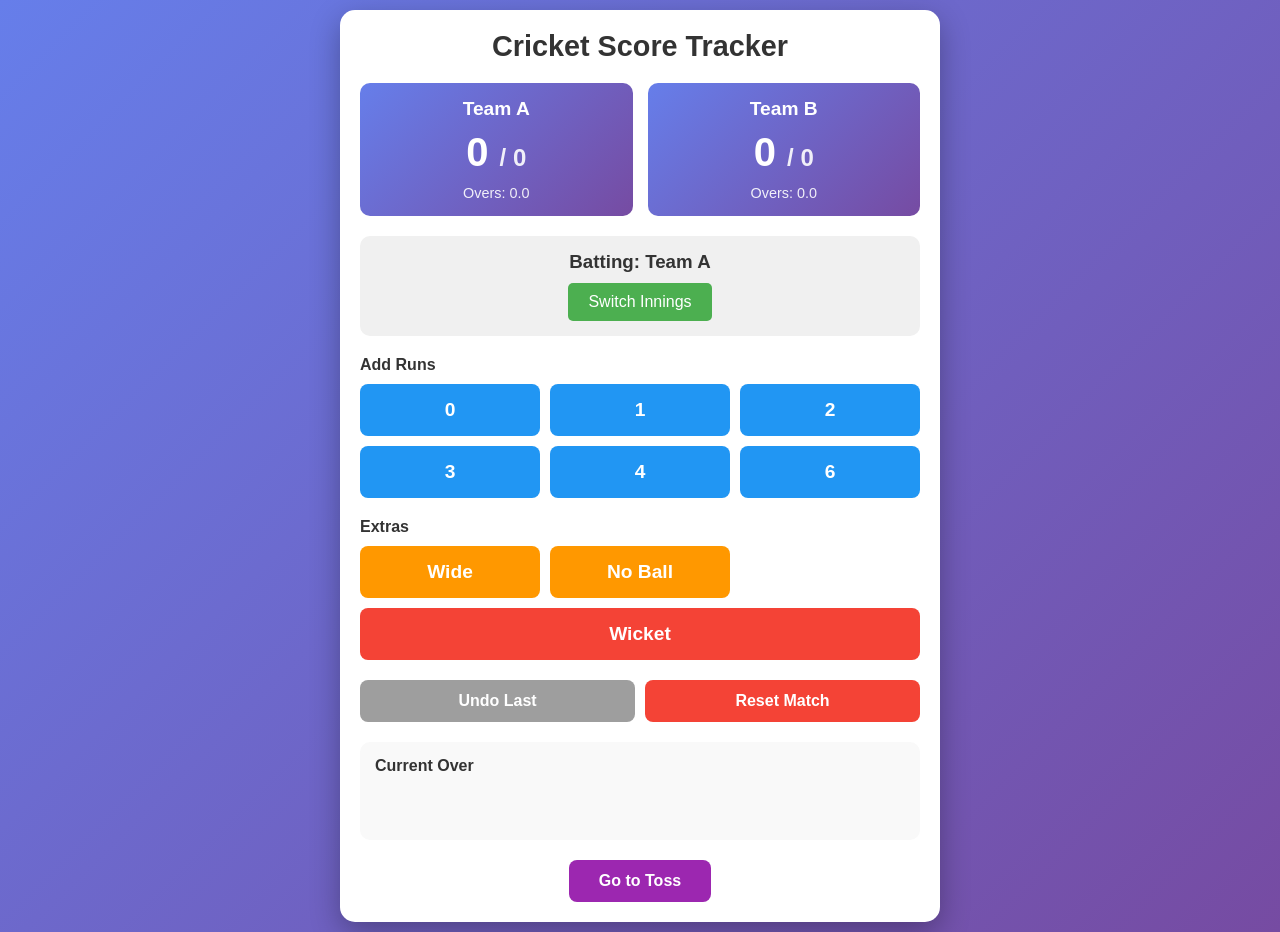
==== index.html @ 46c8e483 "add" ====
<!DOCTYPE html>
<html lang="en">
<head>
    <meta charset="UTF-8">
    <meta name="viewport" content="width=device-width, initial-scale=1.0">
    <title>Cricket Score Tracker</title>
    <link rel="stylesheet" href="styles.css">
</head>
<body>
    <div class="container">
        <h1>Cricket Score Tracker</h1>
        
        <div class="match-info">
            <div class="team-display">
                <div class="team team-a">
                    <h2 id="teamAName">Team A</h2>
                    <div class="score-display">
                        <span class="runs" id="teamARuns">0</span>
                        <span class="wickets">/ <span id="teamAWickets">0</span></span>
                    </div>
                    <div class="overs">Overs: <span id="teamAOvers">0.0</span></div>
                </div>
                
                <div class="team team-b">
                    <h2 id="teamBName">Team B</h2>
                    <div class="score-display">
                        <span class="runs" id="teamBRuns">0</span>
                        <span class="wickets">/ <span id="teamBWickets">0</span></span>
                    </div>
                    <div class="overs">Overs: <span id="teamBOvers">0.0</span></div>
                </div>
            </div>
        </div>

        <div class="batting-team">
            <h3>Batting: <span id="battingTeam">Team A</span></h3>
            <button id="switchTeam" class="btn-switch">Switch Innings</button>
        </div>

        <div class="controls">
            <div class="runs-buttons">
                <h4>Add Runs</h4>
                <div class="button-grid">
                    <button class="btn-run" data-runs="0">0</button>
                    <button class="btn-run" data-runs="1">1</button>
                    <button class="btn-run" data-runs="2">2</button>
                    <button class="btn-run" data-runs="3">3</button>
                    <button class="btn-run" data-runs="4">4</button>
                    <button class="btn-run" data-runs="6">6</button>
                </div>
            </div>

            <div class="extras-buttons">
                <h4>Extras</h4>
                <div class="button-grid">
                    <button class="btn-extra" data-extra="wide">Wide</button>
                    <button class="btn-extra" data-extra="noball">No Ball</button>
                    <button class="btn-wicket">Wicket</button>
                </div>
            </div>

            <div class="action-buttons">
                <button id="undoBtn" class="btn-undo">Undo Last</button>
                <button id="resetBtn" class="btn-reset">Reset Match</button>
            </div>
        </div>

        <div class="current-over">
            <h4>Current Over</h4>
            <div id="overBalls" class="balls-display"></div>
        </div>

        <div class="toss-link">
            <a href="toss.html" class="btn-toss">Go to Toss</a>
        </div>
    </div>

    <script src="script.js"></script>
</body>
</html>
---- styles.css ----
* {
    margin: 0;
    padding: 0;
    box-sizing: border-box;
}

body {
    font-family: 'Segoe UI', Tahoma, Geneva, Verdana, sans-serif;
    background: linear-gradient(135deg, #667eea 0%, #764ba2 100%);
    min-height: 100vh;
    padding: 10px;
}

.container {
    max-width: 600px;
    margin: 0 auto;
    background: white;
    border-radius: 15px;
    padding: 20px;
    box-shadow: 0 10px 30px rgba(0, 0, 0, 0.3);
}

h1 {
    text-align: center;
    color: #333;
    margin-bottom: 20px;
    font-size: 1.8em;
}

.match-info {
    margin-bottom: 20px;
}

.team-display {
    display: grid;
    grid-template-columns: 1fr 1fr;
    gap: 15px;
}

.team {
    background: linear-gradient(135deg, #667eea 0%, #764ba2 100%);
    padding: 15px;
    border-radius: 10px;
    color: white;
    text-align: center;
}

.team h2 {
    font-size: 1.2em;
    margin-bottom: 10px;
}

.score-display {
    font-size: 2.5em;
    font-weight: bold;
    margin: 10px 0;
}

.score-display .runs {
    color: #fff;
}

.score-display .wickets {
    font-size: 0.6em;
    opacity: 0.9;
}

.overs {
    font-size: 0.9em;
    opacity: 0.9;
}

.batting-team {
    text-align: center;
    margin: 20px 0;
    padding: 15px;
    background: #f0f0f0;
    border-radius: 10px;
}

.batting-team h3 {
    margin-bottom: 10px;
    color: #333;
}

.btn-switch {
    background: #4CAF50;
    color: white;
    border: none;
    padding: 10px 20px;
    border-radius: 5px;
    font-size: 1em;
    cursor: pointer;
    transition: background 0.3s;
}

.btn-switch:hover {
    background: #45a049;
}

.controls {
    margin: 20px 0;
}

.runs-buttons, .extras-buttons {
    margin-bottom: 20px;
}

.controls h4 {
    color: #333;
    margin-bottom: 10px;
}

.button-grid {
    display: grid;
    grid-template-columns: repeat(3, 1fr);
    gap: 10px;
}

.btn-run, .btn-extra, .btn-wicket {
    padding: 15px;
    font-size: 1.2em;
    font-weight: bold;
    border: none;
    border-radius: 8px;
    cursor: pointer;
    transition: transform 0.1s, box-shadow 0.1s;
}

.btn-run {
    background: #2196F3;
    color: white;
}

.btn-run:active {
    transform: scale(0.95);
    box-shadow: 0 2px 5px rgba(0, 0, 0, 0.2);
}

.btn-extra {
    background: #FF9800;
    color: white;
}

.btn-extra:active {
    transform: scale(0.95);
}

.btn-wicket {
    background: #f44336;
    color: white;
    grid-column: span 3;
}

.btn-wicket:active {
    transform: scale(0.95);
}

.action-buttons {
    display: grid;
    grid-template-columns: 1fr 1fr;
    gap: 10px;
    margin-top: 20px;
}

.btn-undo, .btn-reset {
    padding: 12px;
    font-size: 1em;
    border: none;
    border-radius: 8px;
    cursor: pointer;
    font-weight: bold;
}

.btn-undo {
    background: #9E9E9E;
    color: white;
}

.btn-reset {
    background: #f44336;
    color: white;
}

.current-over {
    margin: 20px 0;
    padding: 15px;
    background: #f9f9f9;
    border-radius: 10px;
}

.current-over h4 {
    color: #333;
    margin-bottom: 10px;
}

.balls-display {
    display: flex;
    flex-wrap: wrap;
    gap: 8px;
    min-height: 40px;
}

.ball {
    width: 35px;
    height: 35px;
    display: flex;
    align-items: center;
    justify-content: center;
    border-radius: 50%;
    font-weight: bold;
    font-size: 0.9em;
}

.ball.runs {
    background: #2196F3;
    color: white;
}

.ball.wicket {
    background: #f44336;
    color: white;
}

.ball.extra {
    background: #FF9800;
    color: white;
}

.toss-link {
    text-align: center;
    margin-top: 20px;
}

.btn-toss {
    display: inline-block;
    background: #9C27B0;
    color: white;
    padding: 12px 30px;
    border-radius: 8px;
    text-decoration: none;
    font-weight: bold;
    transition: background 0.3s;
}

.btn-toss:hover {
    background: #7B1FA2;
}

/* Mobile Optimization */
@media (max-width: 480px) {
    .container {
        padding: 15px;
    }

    h1 {
        font-size: 1.5em;
    }

    .score-display {
        font-size: 2em;
    }

    .button-grid {
        gap: 8px;
    }

    .btn-run, .btn-extra, .btn-wicket {
        padding: 12px;
        font-size: 1em;
    }
}
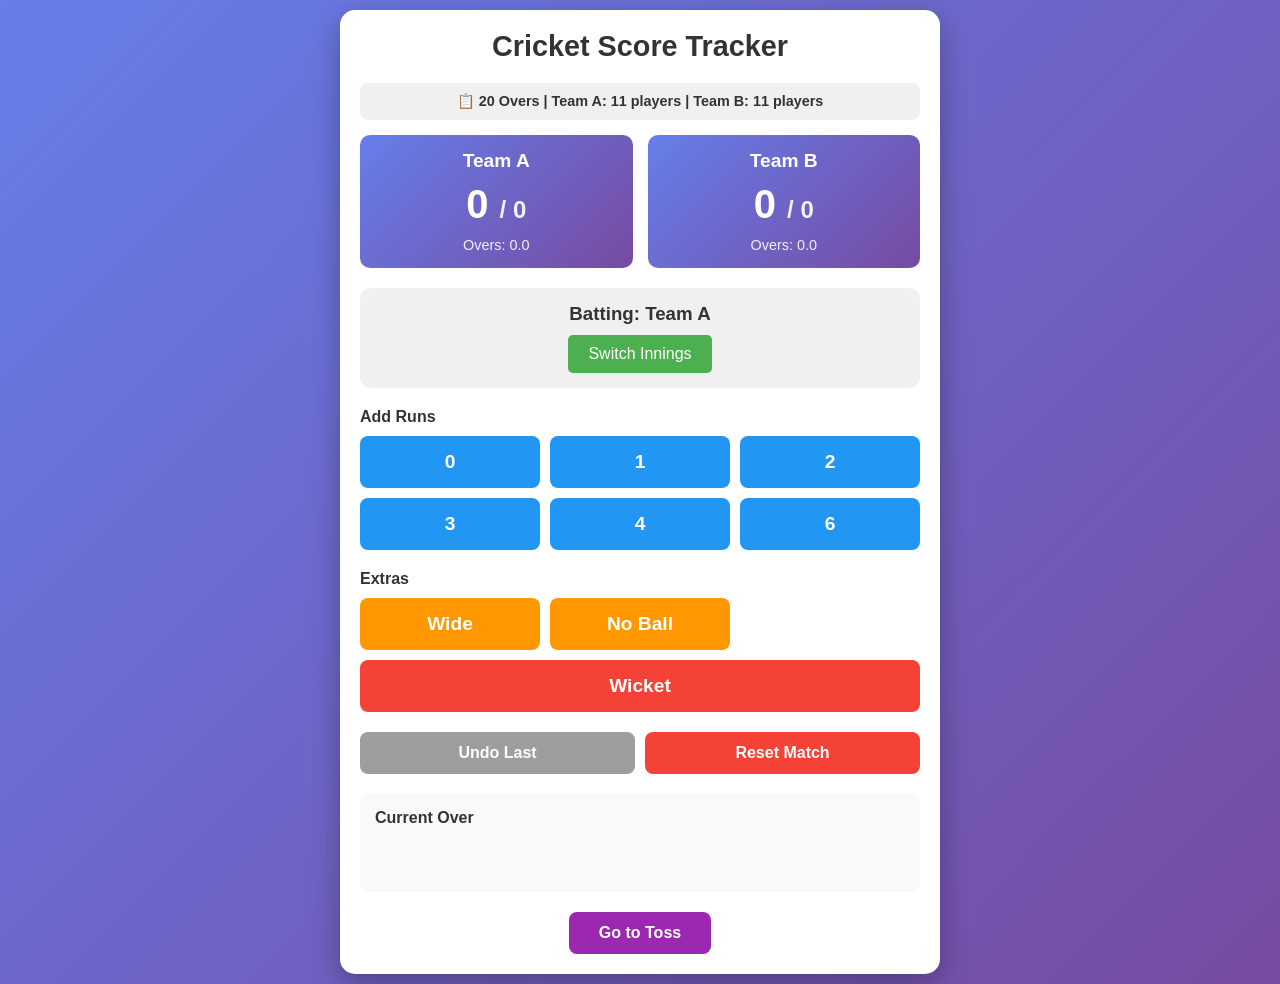
==== commit 83577083: "modify teams" ====
--- a/index.html
+++ b/index.html
@@ -10,6 +10,10 @@
     <div class="container">
         <h1>Cricket Score Tracker</h1>
         
+        <div class="match-settings">
+            <p>📋 <span id="matchOvers">20</span> Overs | <span id="teamANameSettings">Team A</span>: <span id="teamAPlayerCount">11</span> players | <span id="teamBNameSettings">Team B</span>: <span id="teamBPlayerCount">11</span> players</p>
+        </div>
+
         <div class="match-info">
             <div class="team-display">
                 <div class="team team-a">
@@ -35,6 +39,10 @@
         <div class="batting-team">
             <h3>Batting: <span id="battingTeam">Team A</span></h3>
             <button id="switchTeam" class="btn-switch">Switch Innings</button>
+        </div>
+
+        <div class="instruction-banner" id="instructionBanner" style="display: none;">
+            <p>🎯 Now click a run button to add runs on the extra</p>
         </div>
 
         <div class="controls">
--- a/styles.css
+++ b/styles.css
@@ -27,6 +27,17 @@
     font-size: 1.8em;
 }
 
+.match-settings {
+    text-align: center;
+    background: #f0f0f0;
+    padding: 10px;
+    border-radius: 8px;
+    margin-bottom: 15px;
+    color: #333;
+    font-weight: bold;
+    font-size: 0.9em;
+}
+
 .match-info {
     margin-bottom: 20px;
 }
@@ -81,6 +92,22 @@
 .batting-team h3 {
     margin-bottom: 10px;
     color: #333;
+}
+
+.instruction-banner {
+    background: #FF9800;
+    color: white;
+    padding: 10px;
+    border-radius: 8px;
+    text-align: center;
+    margin: 10px 0;
+    font-weight: bold;
+    animation: pulse 1.5s infinite;
+}
+
+@keyframes pulse {
+    0%, 100% { opacity: 1; }
+    50% { opacity: 0.7; }
 }
 
 .btn-switch {
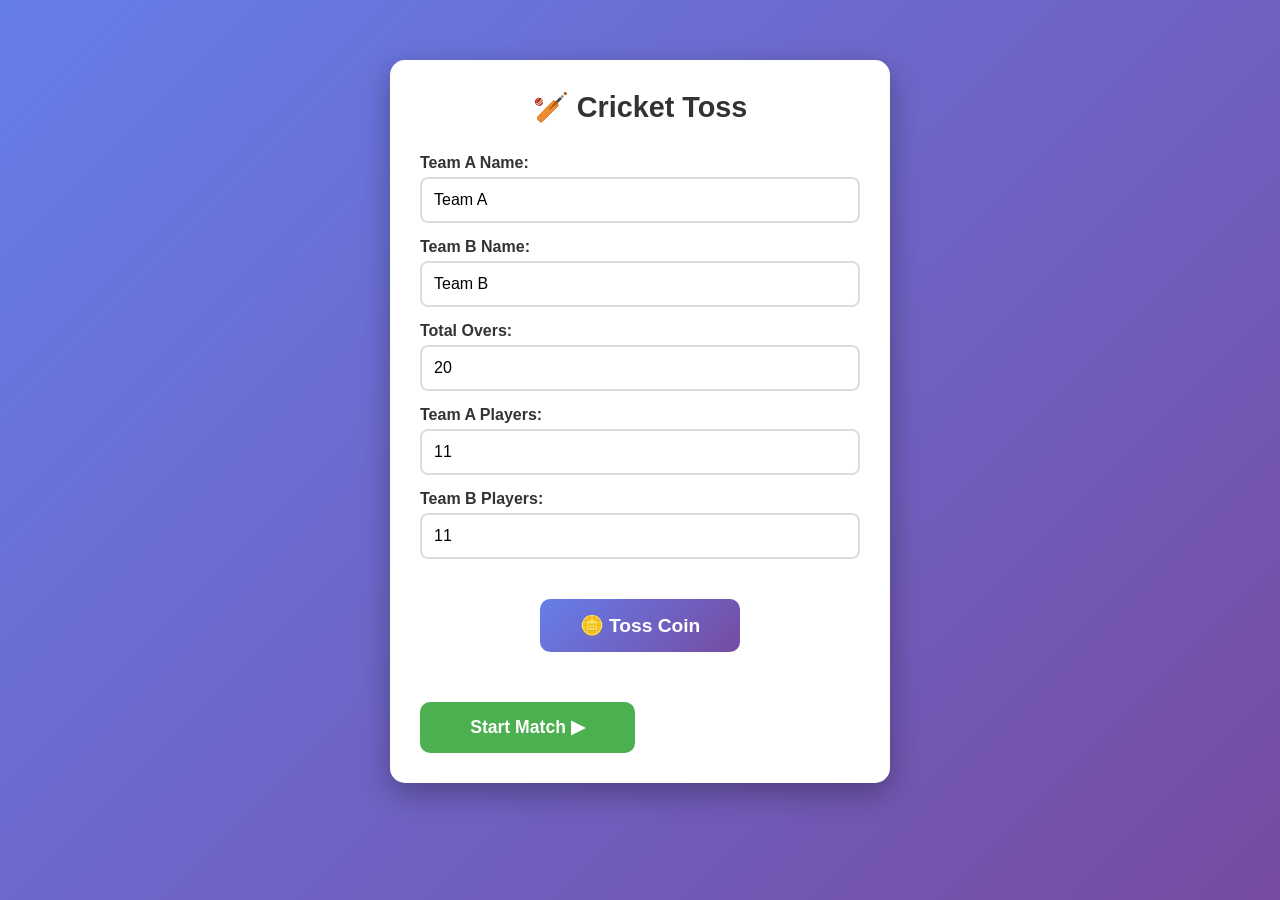
==== commit 078d2a11: "add ball history" ====
--- a/index.html
+++ b/index.html
@@ -3,86 +3,258 @@
 <head>
     <meta charset="UTF-8">
     <meta name="viewport" content="width=device-width, initial-scale=1.0">
-    <title>Cricket Score Tracker</title>
+    <title>Cricket Toss - ScoreLK</title>
     <link rel="stylesheet" href="styles.css">
+    <style>
+        .toss-container {
+            max-width: 500px;
+            margin: 50px auto;
+            background: white;
+            border-radius: 15px;
+            padding: 30px;
+            box-shadow: 0 10px 30px rgba(0, 0, 0, 0.3);
+            text-align: center;
+        }
+
+        .toss-container h1 {
+            color: #333;
+            margin-bottom: 30px;
+        }
+
+        .team-inputs {
+            margin-bottom: 30px;
+        }
+
+        .input-group {
+            margin-bottom: 15px;
+        }
+
+        .input-group label {
+            display: block;
+            color: #333;
+            font-weight: bold;
+            margin-bottom: 5px;
+            text-align: left;
+        }
+
+        .input-group input {
+            width: 100%;
+            padding: 12px;
+            border: 2px solid #ddd;
+            border-radius: 8px;
+            font-size: 1em;
+            transition: border-color 0.3s;
+        }
+
+        .input-group input:focus {
+            outline: none;
+            border-color: #667eea;
+        }
+
+        .toss-btn {
+            background: linear-gradient(135deg, #667eea 0%, #764ba2 100%);
+            color: white;
+            border: none;
+            padding: 15px 40px;
+            border-radius: 10px;
+            font-size: 1.2em;
+            font-weight: bold;
+            cursor: pointer;
+            margin: 10px;
+            transition: transform 0.3s, box-shadow 0.3s;
+        }
+
+        .toss-btn:hover {
+            transform: translateY(-2px);
+            box-shadow: 0 5px 15px rgba(0, 0, 0, 0.3);
+        }
+
+        .toss-btn:active {
+            transform: translateY(0);
+        }
+
+        .toss-result {
+            margin: 30px 0;
+            padding: 20px;
+            background: #f0f0f0;
+            border-radius: 10px;
+            min-height: 100px;
+            display: none;
+        }
+
+        .toss-result.show {
+            display: block;
+            animation: fadeIn 0.5s;
+        }
+
+        @keyframes fadeIn {
+            from { opacity: 0; transform: scale(0.9); }
+            to { opacity: 1; transform: scale(1); }
+        }
+
+        .toss-result h2 {
+            color: #667eea;
+            margin-bottom: 10px;
+            font-size: 1.5em;
+        }
+
+        .toss-result p {
+            color: #333;
+            font-size: 1.1em;
+        }
+
+        .coin-animation {
+            font-size: 4em;
+            margin: 20px 0;
+            animation: flip 1s ease-in-out;
+        }
+
+        @keyframes flip {
+            0% { transform: rotateY(0deg); }
+            100% { transform: rotateY(1800deg); }
+        }
+
+        .action-buttons {
+            margin-top: 20px;
+        }
+
+        .btn-start-match {
+            background: #4CAF50;
+            color: white;
+            text-decoration: none;
+            padding: 15px 30px;
+            border-radius: 10px;
+            font-size: 1.1em;
+            font-weight: bold;
+            display: inline-block;
+            margin-top: 20px;
+            transition: background 0.3s;
+        }
+
+        .btn-start-match:hover {
+            background: #45a049;
+        }
+    </style>
 </head>
 <body>
-    <div class="container">
-        <h1>Cricket Score Tracker</h1>
+    <div class="toss-container">
+        <h1>🏏 Cricket Toss</h1>
         
-        <div class="match-settings">
-            <p>📋 <span id="matchOvers">20</span> Overs | <span id="teamANameSettings">Team A</span>: <span id="teamAPlayerCount">11</span> players | <span id="teamBNameSettings">Team B</span>: <span id="teamBPlayerCount">11</span> players</p>
+        <div class="team-inputs">
+            <div class="input-group">
+                <label for="teamAInput">Team A Name:</label>
+                <input type="text" id="teamAInput" placeholder="Enter Team A name" value="Team A">
+            </div>
+            
+            <div class="input-group">
+                <label for="teamBInput">Team B Name:</label>
+                <input type="text" id="teamBInput" placeholder="Enter Team B name" value="Team B">
+            </div>
+
+            <div class="input-group">
+                <label for="totalOvers">Total Overs:</label>
+                <input type="number" id="totalOvers" placeholder="Enter overs (e.g., 20)" value="20" min="1" max="50">
+            </div>
+
+            <div class="input-group">
+                <label for="teamAPlayers">Team A Players:</label>
+                <input type="number" id="teamAPlayers" placeholder="Number of players" value="11" min="1" max="11">
+            </div>
+
+            <div class="input-group">
+                <label for="teamBPlayers">Team B Players:</label>
+                <input type="number" id="teamBPlayers" placeholder="Number of players" value="11" min="1" max="11">
+            </div>
         </div>
 
-        <div class="match-info">
-            <div class="team-display">
-                <div class="team team-a">
-                    <h2 id="teamAName">Team A</h2>
-                    <div class="score-display">
-                        <span class="runs" id="teamARuns">0</span>
-                        <span class="wickets">/ <span id="teamAWickets">0</span></span>
-                    </div>
-                    <div class="overs">Overs: <span id="teamAOvers">0.0</span></div>
-                </div>
-                
-                <div class="team team-b">
-                    <h2 id="teamBName">Team B</h2>
-                    <div class="score-display">
-                        <span class="runs" id="teamBRuns">0</span>
-                        <span class="wickets">/ <span id="teamBWickets">0</span></span>
-                    </div>
-                    <div class="overs">Overs: <span id="teamBOvers">0.0</span></div>
-                </div>
+        <button class="toss-btn" id="tossBtn">🪙 Toss Coin</button>
+
+        <div class="toss-result" id="tossResult">
+            <div class="coin-animation" id="coinAnimation">🪙</div>
+            <h2 id="winnerText"></h2>
+            <p id="resultText"></p>
+            
+            <div id="battingChoice" style="margin-top: 20px; display: none;">
+                <h3 style="color: #333; margin-bottom: 15px;">Choose who bats first:</h3>
+                <button class="toss-btn" id="teamABatsBtn" style="font-size: 1em; padding: 10px 20px;">Team A Bats First</button>
+                <button class="toss-btn" id="teamBBatsBtn" style="font-size: 1em; padding: 10px 20px;">Team B Bats First</button>
             </div>
         </div>
 
-        <div class="batting-team">
-            <h3>Batting: <span id="battingTeam">Team A</span></h3>
-            <button id="switchTeam" class="btn-switch">Switch Innings</button>
-        </div>
-
-        <div class="instruction-banner" id="instructionBanner" style="display: none;">
-            <p>🎯 Now click a run button to add runs on the extra</p>
-        </div>
-
-        <div class="controls">
-            <div class="runs-buttons">
-                <h4>Add Runs</h4>
-                <div class="button-grid">
-                    <button class="btn-run" data-runs="0">0</button>
-                    <button class="btn-run" data-runs="1">1</button>
-                    <button class="btn-run" data-runs="2">2</button>
-                    <button class="btn-run" data-runs="3">3</button>
-                    <button class="btn-run" data-runs="4">4</button>
-                    <button class="btn-run" data-runs="6">6</button>
-                </div>
-            </div>
-
-            <div class="extras-buttons">
-                <h4>Extras</h4>
-                <div class="button-grid">
-                    <button class="btn-extra" data-extra="wide">Wide</button>
-                    <button class="btn-extra" data-extra="noball">No Ball</button>
-                    <button class="btn-wicket">Wicket</button>
-                </div>
-            </div>
-
-            <div class="action-buttons">
-                <button id="undoBtn" class="btn-undo">Undo Last</button>
-                <button id="resetBtn" class="btn-reset">Reset Match</button>
-            </div>
-        </div>
-
-        <div class="current-over">
-            <h4>Current Over</h4>
-            <div id="overBalls" class="balls-display"></div>
-        </div>
-
-        <div class="toss-link">
-            <a href="toss.html" class="btn-toss">Go to Toss</a>
+        <div class="action-buttons">
+            <a href="score.html" class="btn-start-match" id="startMatchBtn">Start Match ▶</a>
         </div>
     </div>
 
-    <script src="script.js"></script>
+    <script>
+        const teamAInput = document.getElementById('teamAInput');
+        const teamBInput = document.getElementById('teamBInput');
+        const totalOvers = document.getElementById('totalOvers');
+        const teamAPlayers = document.getElementById('teamAPlayers');
+        const teamBPlayers = document.getElementById('teamBPlayers');
+        const tossBtn = document.getElementById('tossBtn');
+        const tossResult = document.getElementById('tossResult');
+        const winnerText = document.getElementById('winnerText');
+        const resultText = document.getElementById('resultText');
+        const coinAnimation = document.getElementById('coinAnimation');
+        const battingChoice = document.getElementById('battingChoice');
+        const teamABatsBtn = document.getElementById('teamABatsBtn');
+        const teamBBatsBtn = document.getElementById('teamBBatsBtn');
+
+        // Load saved values
+        teamAInput.value = localStorage.getItem('teamAName') || 'Team A';
+        teamBInput.value = localStorage.getItem('teamBName') || 'Team B';
+        totalOvers.value = localStorage.getItem('totalOvers') || '20';
+        teamAPlayers.value = localStorage.getItem('teamAPlayers') || '11';
+        teamBPlayers.value = localStorage.getItem('teamBPlayers') || '11';
+
+        tossBtn.addEventListener('click', () => {
+            // Save all match settings
+            const teamA = teamAInput.value.trim() || 'Team A';
+            const teamB = teamBInput.value.trim() || 'Team B';
+            const overs = parseInt(totalOvers.value) || 20;
+            const playersA = parseInt(teamAPlayers.value) || 11;
+            const playersB = parseInt(teamBPlayers.value) || 11;
+            
+            localStorage.setItem('teamAName', teamA);
+            localStorage.setItem('teamBName', teamB);
+            localStorage.setItem('totalOvers', overs);
+            localStorage.setItem('teamAPlayers', playersA);
+            localStorage.setItem('teamBPlayers', playersB);
+
+            // Hide result during animation
+            tossResult.classList.remove('show');
+            battingChoice.style.display = 'none';
+            
+            // Random toss
+            setTimeout(() => {
+                const winner = Math.random() < 0.5 ? teamA : teamB;
+                
+                winnerText.textContent = `${winner} won the toss!`;
+                resultText.textContent = `Match: ${overs} overs | ${teamA}: ${playersA} players | ${teamB}: ${playersB} players`;
+                
+                // Show result with animation
+                coinAnimation.style.animation = 'none';
+                setTimeout(() => {
+                    coinAnimation.style.animation = 'flip 1s ease-in-out';
+                    tossResult.classList.add('show');
+                    battingChoice.style.display = 'block';
+                }, 10);
+            }, 100);
+        });
+
+        // Batting choice buttons
+        teamABatsBtn.addEventListener('click', () => {
+            const teamA = teamAInput.value.trim() || 'Team A';
+            localStorage.setItem('battingFirst', 'A');
+            alert(`${teamA} will bat first!`);
+        });
+
+        teamBBatsBtn.addEventListener('click', () => {
+            const teamB = teamBInput.value.trim() || 'Team B';
+            localStorage.setItem('battingFirst', 'B');
+            alert(`${teamB} will bat first!`);
+        });
+    </script>
 </body>
 </html>
--- a/styles.css
+++ b/styles.css
@@ -228,6 +228,52 @@
     min-height: 40px;
 }
 
+.overs-history {
+    margin: 20px 0;
+    padding: 15px;
+    background: #f9f9f9;
+    border-radius: 10px;
+    max-height: 300px;
+    overflow-y: auto;
+}
+
+.overs-history h4 {
+    color: #333;
+    margin-bottom: 10px;
+}
+
+.history-display {
+    display: flex;
+    flex-direction: column;
+    gap: 10px;
+}
+
+.over-row {
+    background: white;
+    padding: 10px;
+    border-radius: 8px;
+    border-left: 4px solid #667eea;
+}
+
+.over-row .over-number {
+    font-weight: bold;
+    color: #667eea;
+    margin-bottom: 5px;
+    font-size: 0.9em;
+}
+
+.over-row .over-balls {
+    display: flex;
+    flex-wrap: wrap;
+    gap: 6px;
+}
+
+.over-row .over-summary {
+    margin-top: 5px;
+    font-size: 0.85em;
+    color: #666;
+}
+
 .ball {
     width: 35px;
     height: 35px;
